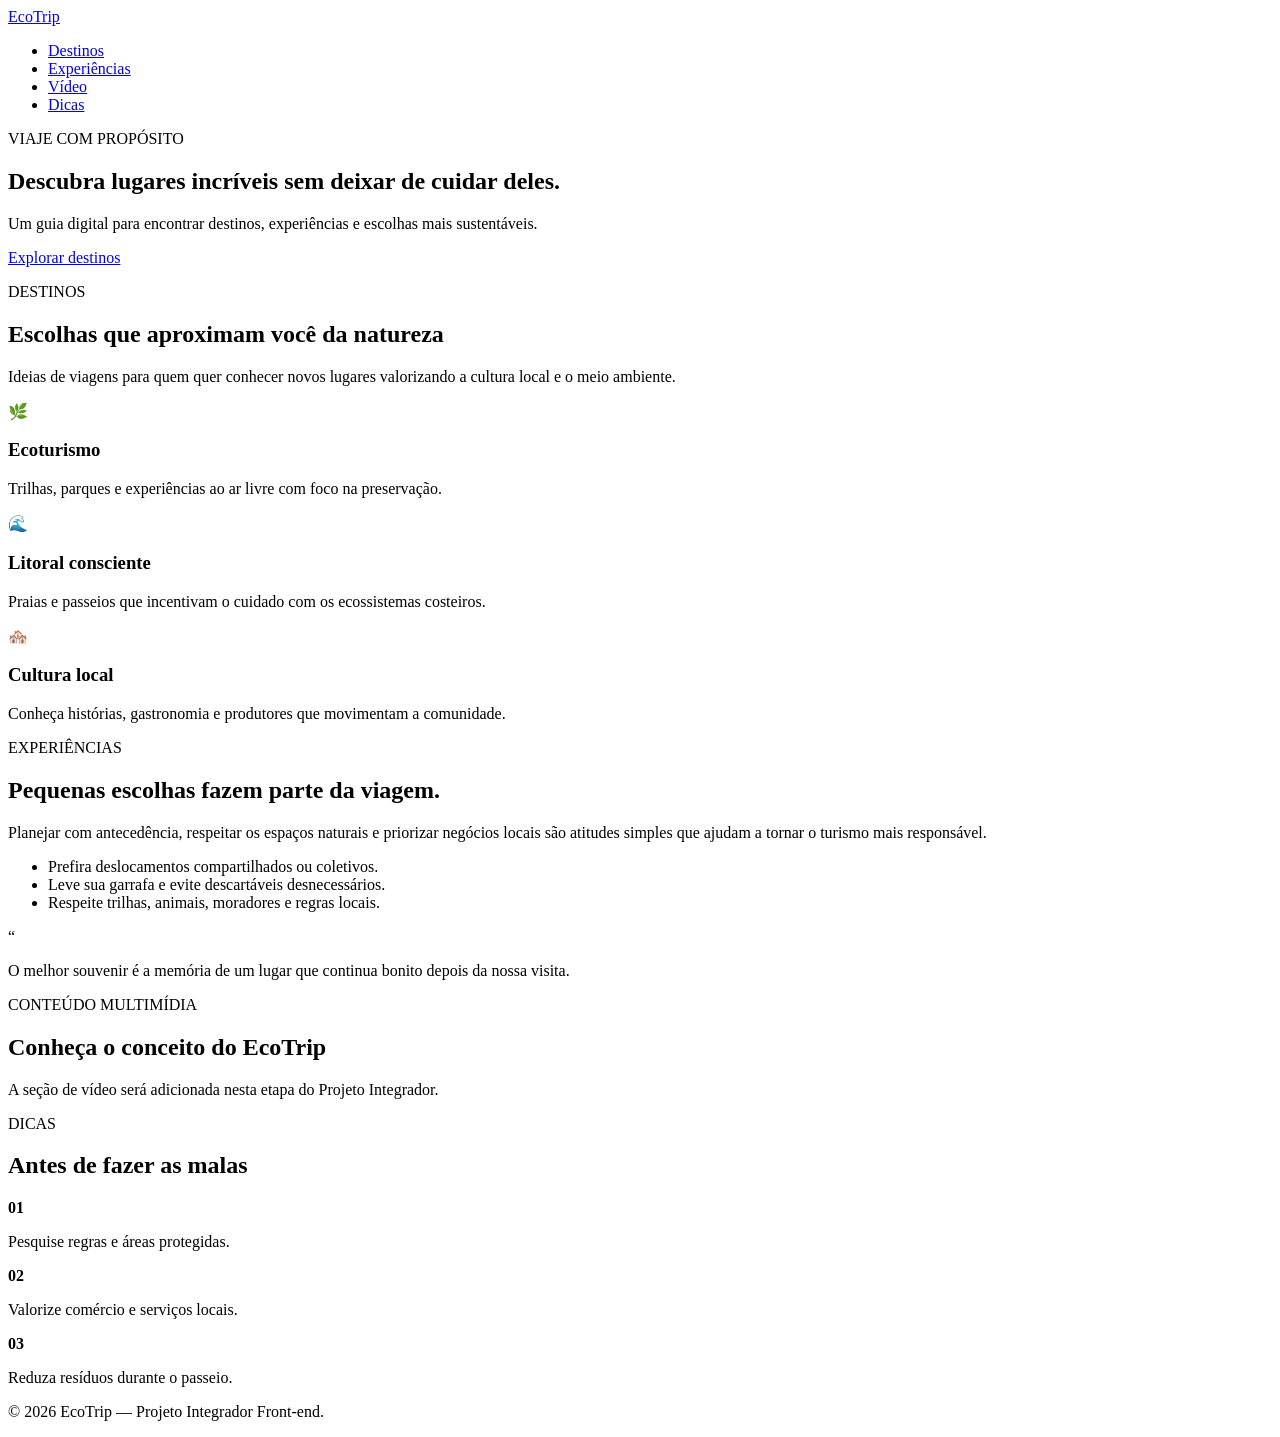
==== index.html @ 7ed04cf6 "chore: cria estrutura inicial do projeto integrador" ====
<!DOCTYPE html>
<html lang="pt-BR">
<head>
  <meta charset="UTF-8">
  <meta name="viewport" content="width=device-width, initial-scale=1.0">
  <meta name="description" content="EcoTrip — guia de turismo sustentável com destinos, experiências e dicas para viajar com consciência.">
  <title>EcoTrip | Turismo Sustentável</title>
  <link rel="stylesheet" href="styles.css">
</head>
<body>
<header class="site-header"><nav class="nav container" aria-label="Navegação principal"><a class="logo" href="#inicio">Eco<span>Trip</span></a><ul class="nav-links"><li><a href="#destinos">Destinos</a></li><li><a href="#experiencias">Experiências</a></li><li><a href="#midia">Vídeo</a></li><li><a href="#dicas">Dicas</a></li></ul></nav></header>
<main>
<section id="inicio" class="hero"><div class="container hero-content"><p class="eyebrow">VIAJE COM PROPÓSITO</p><h1>Descubra lugares incríveis sem deixar de cuidar deles.</h1><p class="hero-text">Um guia digital para encontrar destinos, experiências e escolhas mais sustentáveis.</p><a class="button" href="#destinos">Explorar destinos</a></div></section>
<section id="destinos" class="section container"><div class="section-heading"><p class="eyebrow">DESTINOS</p><h2>Escolhas que aproximam você da natureza</h2><p>Ideias de viagens para quem quer conhecer novos lugares valorizando a cultura local e o meio ambiente.</p></div><div class="cards"><article class="card"><div class="card-icon">🌿</div><h3>Ecoturismo</h3><p>Trilhas, parques e experiências ao ar livre com foco na preservação.</p></article><article class="card"><div class="card-icon">🌊</div><h3>Litoral consciente</h3><p>Praias e passeios que incentivam o cuidado com os ecossistemas costeiros.</p></article><article class="card"><div class="card-icon">🏘️</div><h3>Cultura local</h3><p>Conheça histórias, gastronomia e produtores que movimentam a comunidade.</p></article></div></section>
<section id="experiencias" class="section section-soft"><div class="container feature-grid"><div><p class="eyebrow">EXPERIÊNCIAS</p><h2>Pequenas escolhas fazem parte da viagem.</h2><p>Planejar com antecedência, respeitar os espaços naturais e priorizar negócios locais são atitudes simples que ajudam a tornar o turismo mais responsável.</p><ul class="check-list"><li>Prefira deslocamentos compartilhados ou coletivos.</li><li>Leve sua garrafa e evite descartáveis desnecessários.</li><li>Respeite trilhas, animais, moradores e regras locais.</li></ul></div><aside class="quote-card"><span>“</span><p>O melhor souvenir é a memória de um lugar que continua bonito depois da nossa visita.</p></aside></div></section>
<section id="midia" class="section container"><div class="section-heading"><p class="eyebrow">CONTEÚDO MULTIMÍDIA</p><h2>Conheça o conceito do EcoTrip</h2><p>A seção de vídeo será adicionada nesta etapa do Projeto Integrador.</p></div></section>
<section id="dicas" class="section section-dark"><div class="container tips"><div><p class="eyebrow">DICAS</p><h2>Antes de fazer as malas</h2></div><div class="tips-list"><div><strong>01</strong><p>Pesquise regras e áreas protegidas.</p></div><div><strong>02</strong><p>Valorize comércio e serviços locais.</p></div><div><strong>03</strong><p>Reduza resíduos durante o passeio.</p></div></div></div></section>
</main><footer class="footer"><div class="container"><p>© 2026 EcoTrip — Projeto Integrador Front-end.</p></div></footer>
<script src="script.js"></script></body></html>
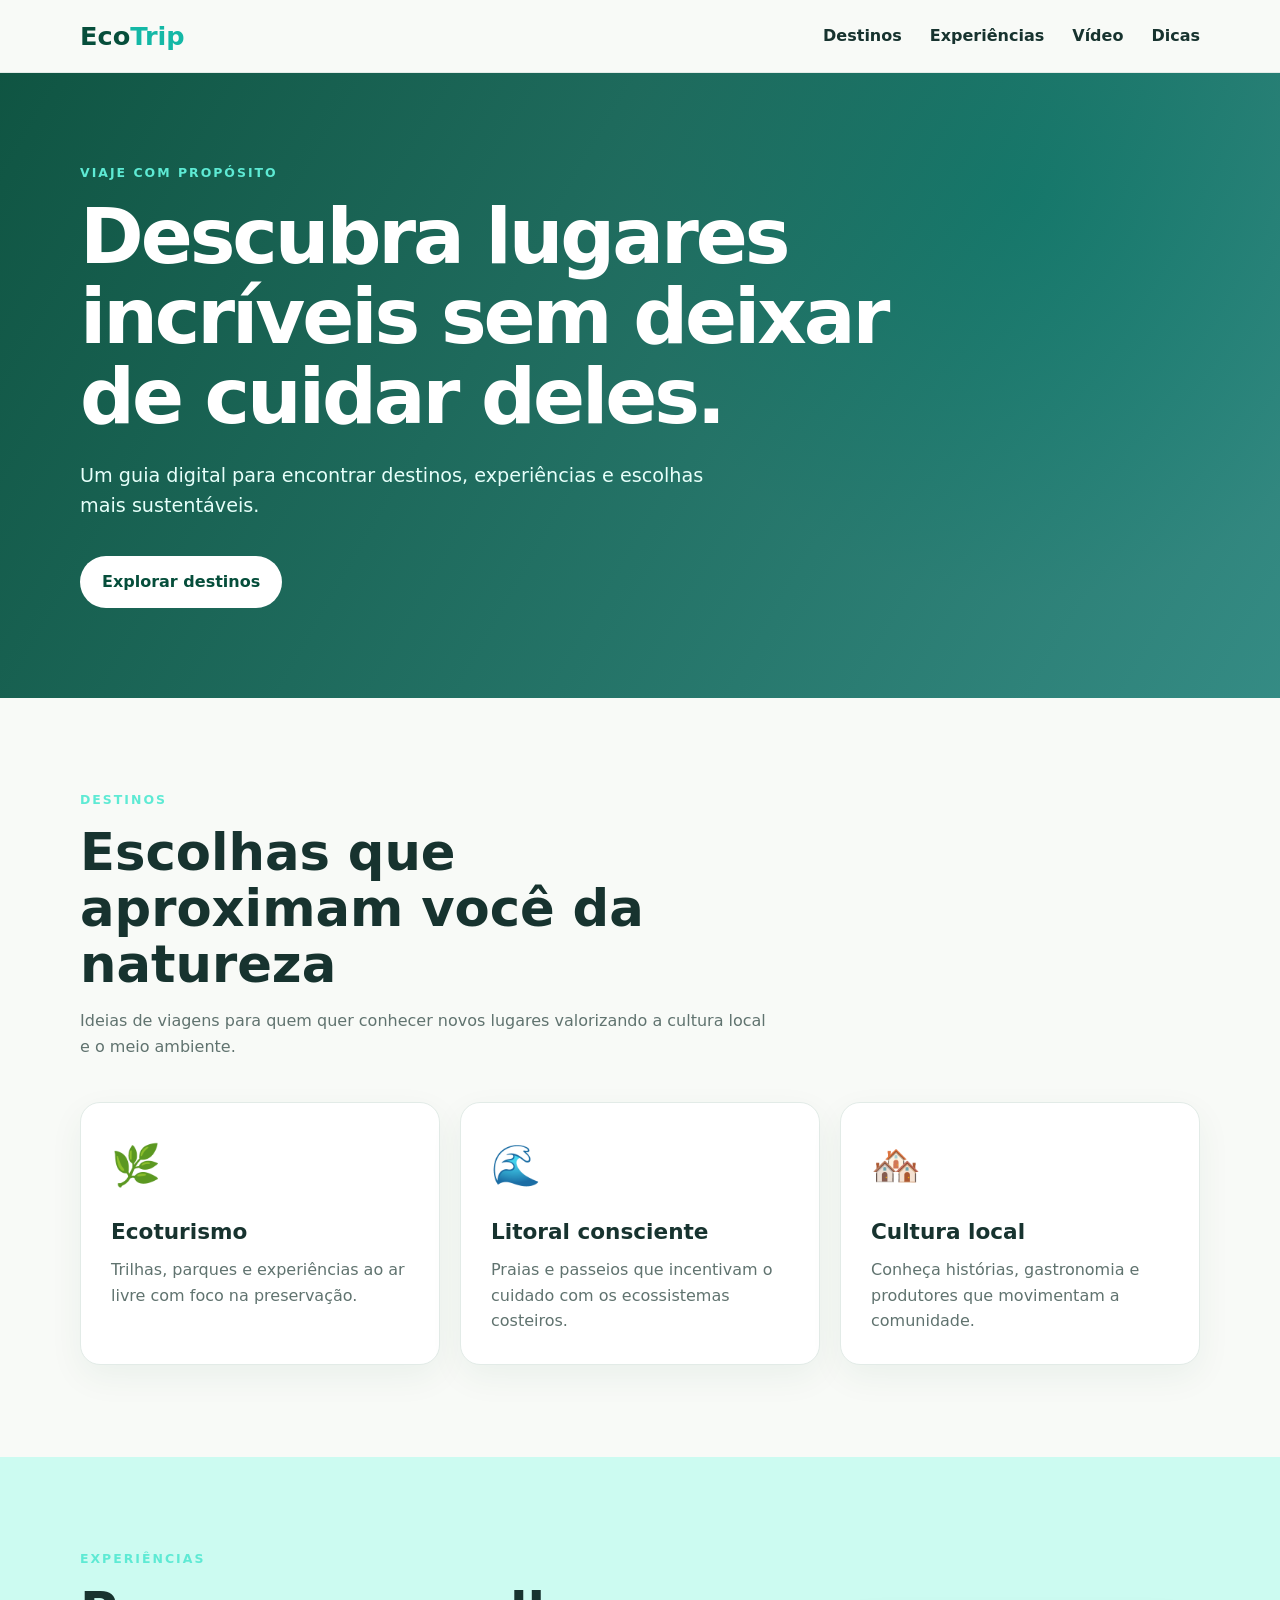
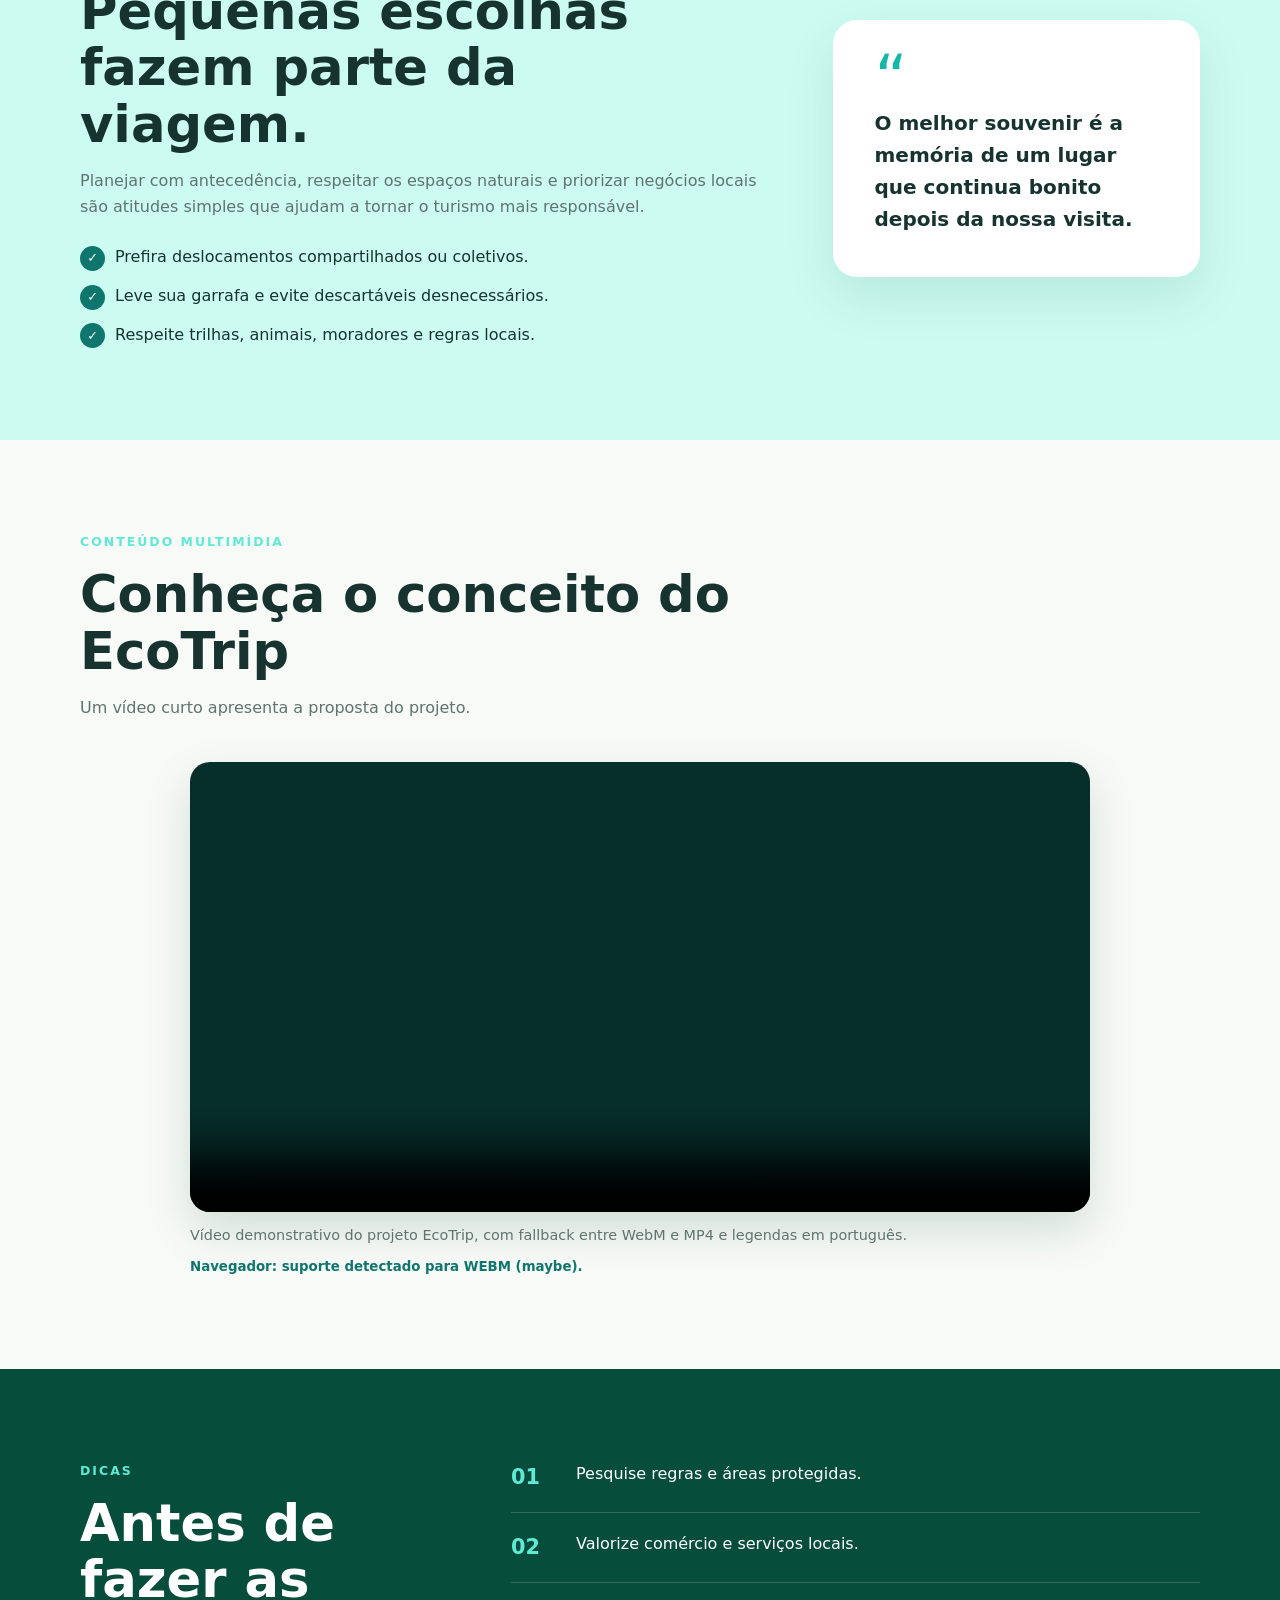
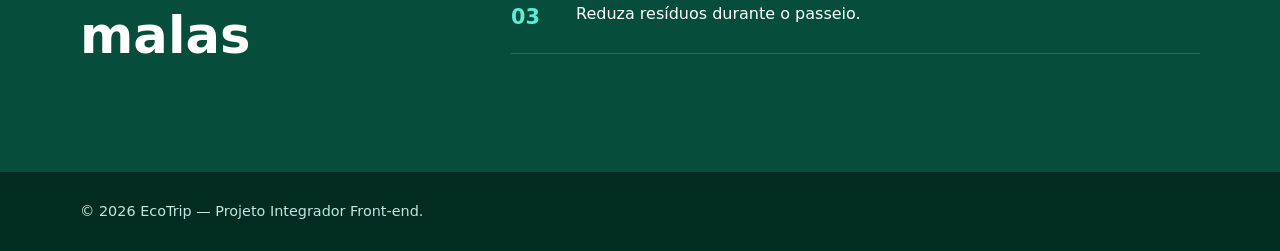
==== commit 5dfdf507: "feat: adiciona seção de vídeo com fallback de formatos" ====
--- a/index.html
+++ b/index.html
@@ -13,7 +13,9 @@
 <section id="inicio" class="hero"><div class="container hero-content"><p class="eyebrow">VIAJE COM PROPÓSITO</p><h1>Descubra lugares incríveis sem deixar de cuidar deles.</h1><p class="hero-text">Um guia digital para encontrar destinos, experiências e escolhas mais sustentáveis.</p><a class="button" href="#destinos">Explorar destinos</a></div></section>
 <section id="destinos" class="section container"><div class="section-heading"><p class="eyebrow">DESTINOS</p><h2>Escolhas que aproximam você da natureza</h2><p>Ideias de viagens para quem quer conhecer novos lugares valorizando a cultura local e o meio ambiente.</p></div><div class="cards"><article class="card"><div class="card-icon">🌿</div><h3>Ecoturismo</h3><p>Trilhas, parques e experiências ao ar livre com foco na preservação.</p></article><article class="card"><div class="card-icon">🌊</div><h3>Litoral consciente</h3><p>Praias e passeios que incentivam o cuidado com os ecossistemas costeiros.</p></article><article class="card"><div class="card-icon">🏘️</div><h3>Cultura local</h3><p>Conheça histórias, gastronomia e produtores que movimentam a comunidade.</p></article></div></section>
 <section id="experiencias" class="section section-soft"><div class="container feature-grid"><div><p class="eyebrow">EXPERIÊNCIAS</p><h2>Pequenas escolhas fazem parte da viagem.</h2><p>Planejar com antecedência, respeitar os espaços naturais e priorizar negócios locais são atitudes simples que ajudam a tornar o turismo mais responsável.</p><ul class="check-list"><li>Prefira deslocamentos compartilhados ou coletivos.</li><li>Leve sua garrafa e evite descartáveis desnecessários.</li><li>Respeite trilhas, animais, moradores e regras locais.</li></ul></div><aside class="quote-card"><span>“</span><p>O melhor souvenir é a memória de um lugar que continua bonito depois da nossa visita.</p></aside></div></section>
-<section id="midia" class="section container"><div class="section-heading"><p class="eyebrow">CONTEÚDO MULTIMÍDIA</p><h2>Conheça o conceito do EcoTrip</h2><p>A seção de vídeo será adicionada nesta etapa do Projeto Integrador.</p></div></section>
+<section id="midia" class="section container"><div class="section-heading"><p class="eyebrow">CONTEÚDO MULTIMÍDIA</p><h2>Conheça o conceito do EcoTrip</h2><p>Um vídeo curto apresenta a proposta do projeto.</p></div><figure class="video-wrapper">
+<!-- preload="metadata": o vídeo fica abaixo da dobra; carregamos apenas metadados para manter a página rápida sem impedir a reprodução imediata ao visitante. -->
+<video id="eco-video" controls preload="metadata" poster="media/poster.svg" aria-label="Vídeo de apresentação do EcoTrip"><source src="media/guia-ecotrip.webm" type="video/webm"><source src="media/guia-ecotrip.mp4" type="video/mp4"><track kind="subtitles" src="media/legendas.vtt" srclang="pt-BR" label="Português" default>Seu navegador não suporta vídeo HTML5. Atualize o navegador para assistir.</video>
+<figcaption>Vídeo demonstrativo do projeto EcoTrip, com fallback entre WebM e MP4 e legendas em português.</figcaption><small id="format-status" class="format-status" aria-live="polite"></small></figure></section>
 <section id="dicas" class="section section-dark"><div class="container tips"><div><p class="eyebrow">DICAS</p><h2>Antes de fazer as malas</h2></div><div class="tips-list"><div><strong>01</strong><p>Pesquise regras e áreas protegidas.</p></div><div><strong>02</strong><p>Valorize comércio e serviços locais.</p></div><div><strong>03</strong><p>Reduza resíduos durante o passeio.</p></div></div></div></section>
-</main><footer class="footer"><div class="container"><p>© 2026 EcoTrip — Projeto Integrador Front-end.</p></div></footer>
-<script src="script.js"></script></body></html>+</main><footer class="footer"><div class="container"><p>© 2026 EcoTrip — Projeto Integrador Front-end.</p></div></footer><script src="script.js"></script></body></html>
--- a/styles.css
+++ b/styles.css
@@ -0,0 +1 @@
+ :root{--green:#0f766e;--green-dark:#064e3b;--mint:#ccfbf1;--cream:#f8faf7;--ink:#17332f;--muted:#60736f;--white:#fff}*{box-sizing:border-box;margin:0;padding:0}html{scroll-behavior:smooth}body{font-family:Inter,system-ui,-apple-system,BlinkMacSystemFont,"Segoe UI",sans-serif;color:var(--ink);background:var(--cream);line-height:1.6}.container{width:min(1120px,92%);margin:auto}.site-header{position:sticky;top:0;z-index:10;background:rgba(248,250,247,.94);backdrop-filter:blur(12px);border-bottom:1px solid #e2ebe7}.nav{height:72px;display:flex;align-items:center;justify-content:space-between}.logo{font-size:1.6rem;font-weight:800;color:var(--green-dark);text-decoration:none}.logo span{color:#14b8a6}.nav-links{display:flex;gap:28px;list-style:none}.nav-links a{color:var(--ink);text-decoration:none;font-weight:600}.nav-links a:hover{color:var(--green)}.hero{min-height:620px;display:grid;align-items:center;background:linear-gradient(120deg,rgba(6,78,59,.96),rgba(15,118,110,.84)),radial-gradient(circle at 80% 20%,#5eead4,transparent 35%);color:white}.hero-content{padding:90px 0}.eyebrow{font-size:.78rem;letter-spacing:.16em;font-weight:800;color:#5eead4;margin-bottom:14px}.hero h1{font-size:clamp(2.5rem,6vw,5.2rem);line-height:1.04;max-width:820px;letter-spacing:-.04em}.hero-text{font-size:1.2rem;max-width:650px;margin:24px 0 34px;color:#e6fffa}.button{display:inline-block;background:white;color:var(--green-dark);padding:13px 22px;border-radius:999px;text-decoration:none;font-weight:800}.section{padding:92px 0}.section-soft{background:var(--mint)}.section-dark{background:var(--green-dark);color:white}.section-heading{max-width:700px;margin-bottom:42px}.section h2{font-size:clamp(2rem,4vw,3.2rem);line-height:1.1;margin-bottom:16px}.section-heading p:last-child,.feature-grid>div>p:not(.eyebrow){color:var(--muted)}.section-dark .eyebrow{color:#5eead4}.cards{display:grid;grid-template-columns:repeat(3,1fr);gap:20px}.card{background:white;padding:30px;border:1px solid #e2ebe7;border-radius:20px;box-shadow:0 12px 35px rgba(6,78,59,.06)}.card-icon{font-size:2.5rem;margin-bottom:18px}.card h3{font-size:1.35rem;margin-bottom:8px}.card p{color:var(--muted)}.feature-grid{display:grid;grid-template-columns:1.3fr .7fr;gap:70px;align-items:center}.check-list{list-style:none;margin-top:25px;display:grid;gap:12px}.check-list li:before{content:"✓";display:inline-grid;place-items:center;width:25px;height:25px;margin-right:10px;background:var(--green);color:white;border-radius:50%;font-size:.8rem;font-weight:800}.quote-card{background:white;padding:42px;border-radius:24px;box-shadow:0 20px 50px rgba(6,78,59,.1)}.quote-card span{font-size:4rem;color:#14b8a6;line-height:.5}.quote-card p{font-size:1.25rem;font-weight:700}.video-wrapper{max-width:900px;margin:auto}.video-wrapper video{display:block;width:100%;border-radius:20px;background:#062e2a;box-shadow:0 18px 45px rgba(6,78,59,.16)}figcaption{margin-top:12px;color:var(--muted);font-size:.9rem}.format-status{display:block;margin-top:8px;color:var(--green);font-weight:700}.tips{display:grid;grid-template-columns:.7fr 1.3fr;gap:60px;align-items:start}.tips-list{display:grid;gap:18px}.tips-list div{display:grid;grid-template-columns:50px 1fr;gap:15px;padding-bottom:18px;border-bottom:1px solid rgba(255,255,255,.16)}.tips-list strong{font-size:1.3rem;color:#5eead4}.footer{padding:28px 0;background:#022c22;color:#bde8df;font-size:.9rem}@media(max-width:760px){.nav-links{gap:12px;font-size:.85rem}.hero{min-height:560px}.cards,.feature-grid,.tips{grid-template-columns:1fr}.section{padding:65px 0}.feature-grid{gap:35px}.nav{height:auto;min-height:70px}.nav-links{flex-wrap:wrap;justify-content:flex-end}.logo{font-size:1.3rem}}
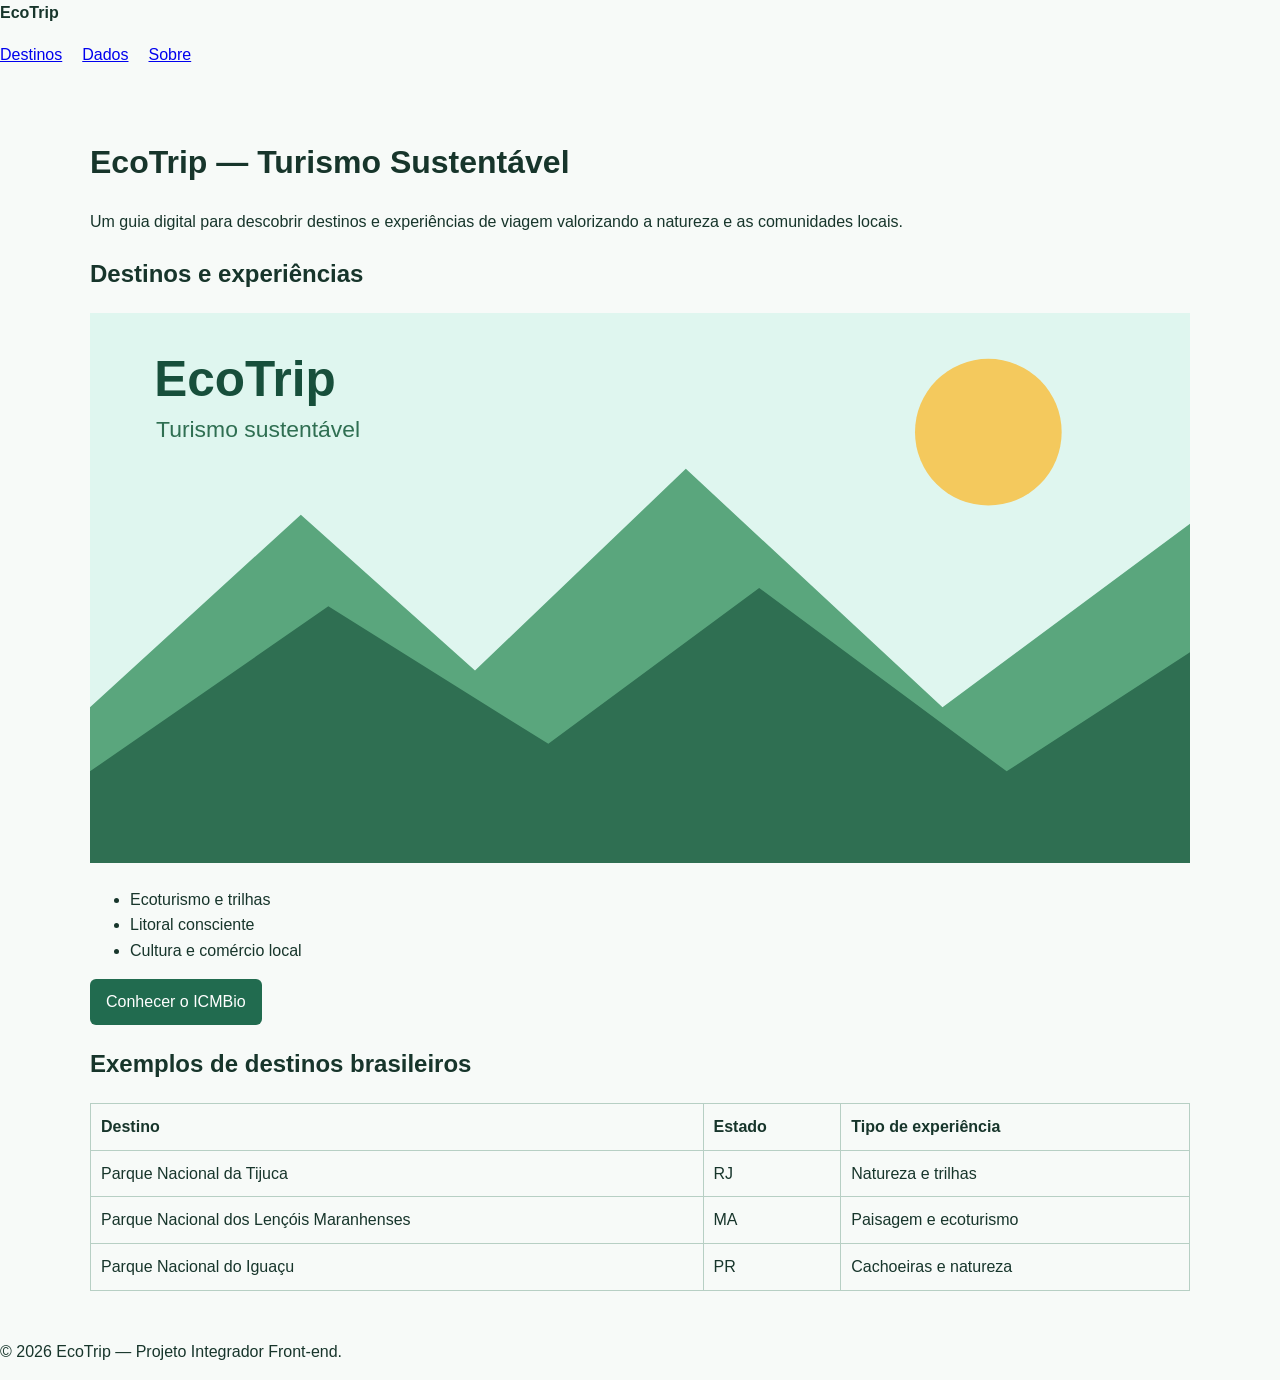
==== commit 34e430b5: "feat: cria estrutura html base do ecotrip" ====
--- a/index.html
+++ b/index.html
@@ -3,19 +3,51 @@
 <head>
   <meta charset="UTF-8">
   <meta name="viewport" content="width=device-width, initial-scale=1.0">
-  <meta name="description" content="EcoTrip — guia de turismo sustentável com destinos, experiências e dicas para viajar com consciência.">
+  <meta name="description" content="EcoTrip — turismo sustentável.">
   <title>EcoTrip | Turismo Sustentável</title>
-  <link rel="stylesheet" href="styles.css">
+  <link rel="stylesheet" href="css/base.css">
 </head>
 <body>
-<header class="site-header"><nav class="nav container" aria-label="Navegação principal"><a class="logo" href="#inicio">Eco<span>Trip</span></a><ul class="nav-links"><li><a href="#destinos">Destinos</a></li><li><a href="#experiencias">Experiências</a></li><li><a href="#midia">Vídeo</a></li><li><a href="#dicas">Dicas</a></li></ul></nav></header>
-<main>
-<section id="inicio" class="hero"><div class="container hero-content"><p class="eyebrow">VIAJE COM PROPÓSITO</p><h1>Descubra lugares incríveis sem deixar de cuidar deles.</h1><p class="hero-text">Um guia digital para encontrar destinos, experiências e escolhas mais sustentáveis.</p><a class="button" href="#destinos">Explorar destinos</a></div></section>
-<section id="destinos" class="section container"><div class="section-heading"><p class="eyebrow">DESTINOS</p><h2>Escolhas que aproximam você da natureza</h2><p>Ideias de viagens para quem quer conhecer novos lugares valorizando a cultura local e o meio ambiente.</p></div><div class="cards"><article class="card"><div class="card-icon">🌿</div><h3>Ecoturismo</h3><p>Trilhas, parques e experiências ao ar livre com foco na preservação.</p></article><article class="card"><div class="card-icon">🌊</div><h3>Litoral consciente</h3><p>Praias e passeios que incentivam o cuidado com os ecossistemas costeiros.</p></article><article class="card"><div class="card-icon">🏘️</div><h3>Cultura local</h3><p>Conheça histórias, gastronomia e produtores que movimentam a comunidade.</p></article></div></section>
-<section id="experiencias" class="section section-soft"><div class="container feature-grid"><div><p class="eyebrow">EXPERIÊNCIAS</p><h2>Pequenas escolhas fazem parte da viagem.</h2><p>Planejar com antecedência, respeitar os espaços naturais e priorizar negócios locais são atitudes simples que ajudam a tornar o turismo mais responsável.</p><ul class="check-list"><li>Prefira deslocamentos compartilhados ou coletivos.</li><li>Leve sua garrafa e evite descartáveis desnecessários.</li><li>Respeite trilhas, animais, moradores e regras locais.</li></ul></div><aside class="quote-card"><span>“</span><p>O melhor souvenir é a memória de um lugar que continua bonito depois da nossa visita.</p></aside></div></section>
-<section id="midia" class="section container"><div class="section-heading"><p class="eyebrow">CONTEÚDO MULTIMÍDIA</p><h2>Conheça o conceito do EcoTrip</h2><p>Um vídeo curto apresenta a proposta do projeto.</p></div><figure class="video-wrapper">
-<!-- preload="metadata": o vídeo fica abaixo da dobra; carregamos apenas metadados para manter a página rápida sem impedir a reprodução imediata ao visitante. -->
-<video id="eco-video" controls preload="metadata" poster="media/poster.svg" aria-label="Vídeo de apresentação do EcoTrip"><source src="media/guia-ecotrip.webm" type="video/webm"><source src="media/guia-ecotrip.mp4" type="video/mp4"><track kind="subtitles" src="media/legendas.vtt" srclang="pt-BR" label="Português" default>Seu navegador não suporta vídeo HTML5. Atualize o navegador para assistir.</video>
-<figcaption>Vídeo demonstrativo do projeto EcoTrip, com fallback entre WebM e MP4 e legendas em português.</figcaption><small id="format-status" class="format-status" aria-live="polite"></small></figure></section>
-<section id="dicas" class="section section-dark"><div class="container tips"><div><p class="eyebrow">DICAS</p><h2>Antes de fazer as malas</h2></div><div class="tips-list"><div><strong>01</strong><p>Pesquise regras e áreas protegidas.</p></div><div><strong>02</strong><p>Valorize comércio e serviços locais.</p></div><div><strong>03</strong><p>Reduza resíduos durante o passeio.</p></div></div></div></section>
-</main><footer class="footer"><div class="container"><p>© 2026 EcoTrip — Projeto Integrador Front-end.</p></div></footer><script src="script.js"></script></body></html>+  <header>
+    <nav aria-label="Navegação principal">
+      <strong>EcoTrip</strong>
+      <ul>
+        <li><a href="#destinos">Destinos</a></li>
+        <li><a href="#dados">Dados</a></li>
+        <li><a href="sobre.html">Sobre</a></li>
+      </ul>
+    </nav>
+  </header>
+  <main>
+    <h1>EcoTrip — Turismo Sustentável</h1>
+    <p>Um guia digital para descobrir destinos e experiências de viagem valorizando a natureza e as comunidades locais.</p>
+
+    <section id="destinos">
+      <h2>Destinos e experiências</h2>
+      <img src="assets/images/ecotrip.svg" alt="Ilustração de montanhas e paisagem natural representando o projeto EcoTrip">
+      <ul>
+        <li>Ecoturismo e trilhas</li>
+        <li>Litoral consciente</li>
+        <li>Cultura e comércio local</li>
+      </ul>
+      <p><a class="button" href="https://www.gov.br/icmbio/pt-br" target="_blank" rel="noopener noreferrer">Conhecer o ICMBio</a></p>
+    </section>
+
+    <section id="dados">
+      <h2>Exemplos de destinos brasileiros</h2>
+      <table>
+        <thead><tr><th>Destino</th><th>Estado</th><th>Tipo de experiência</th></tr></thead>
+        <tbody>
+          <tr><td>Parque Nacional da Tijuca</td><td>RJ</td><td>Natureza e trilhas</td></tr>
+          <tr><td>Parque Nacional dos Lençóis Maranhenses</td><td>MA</td><td>Paisagem e ecoturismo</td></tr>
+          <tr><td>Parque Nacional do Iguaçu</td><td>PR</td><td>Cachoeiras e natureza</td></tr>
+        </tbody>
+      </table>
+    </section>
+  </main>
+  <footer>
+    <p>© 2026 EcoTrip — Projeto Integrador Front-end.</p>
+  </footer>
+  <script src="js/script.js"></script>
+</body>
+</html>
--- a/css/base.css
+++ b/css/base.css
@@ -0,0 +1 @@
+body{font-family:Arial,sans-serif;margin:0;line-height:1.6;background:#f7faf8;color:#17352b}main{max-width:1100px;margin:auto;padding:32px}table{width:100%;border-collapse:collapse}th,td{border:1px solid #b7cfc4;padding:10px;text-align:left}img{max-width:100%;height:auto}.button{display:inline-block;padding:10px 16px;background:#216b4f;color:#fff;text-decoration:none;border-radius:6px}nav ul{display:flex;gap:20px;list-style:none;padding:0}
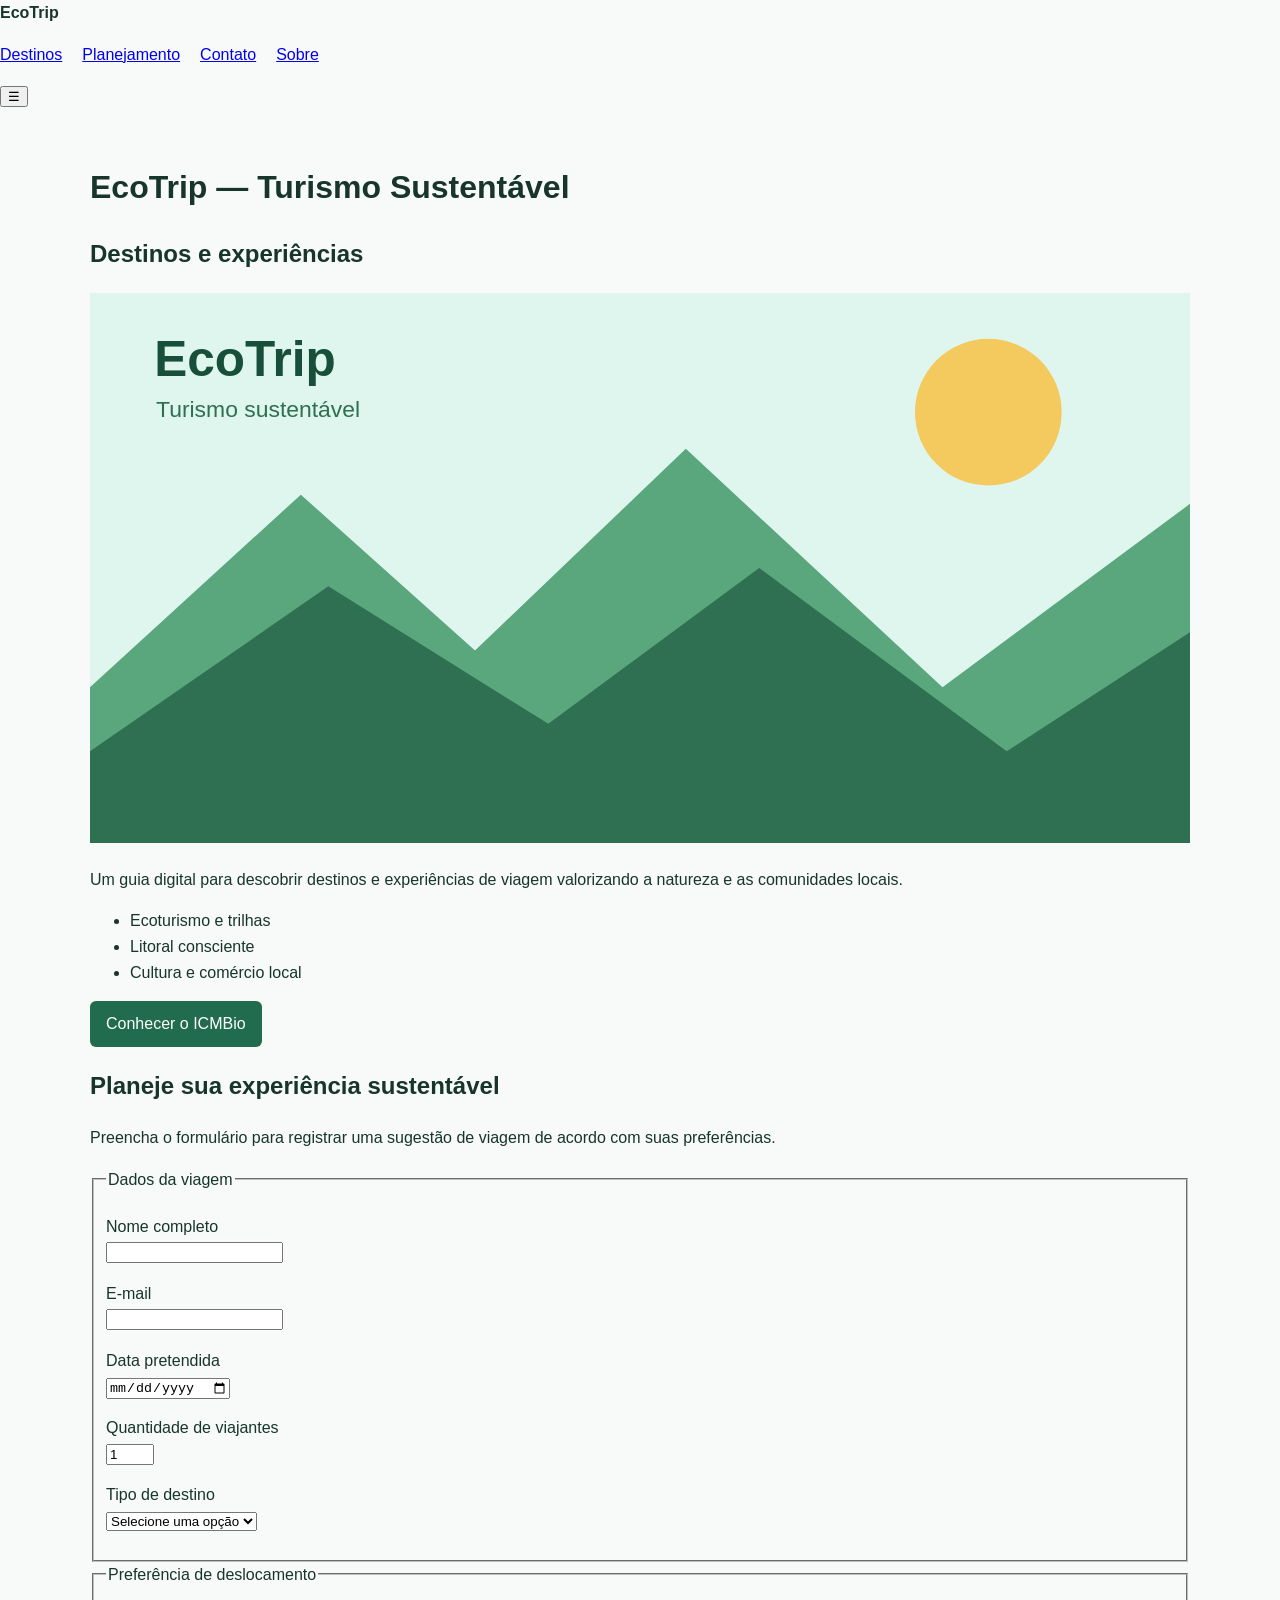
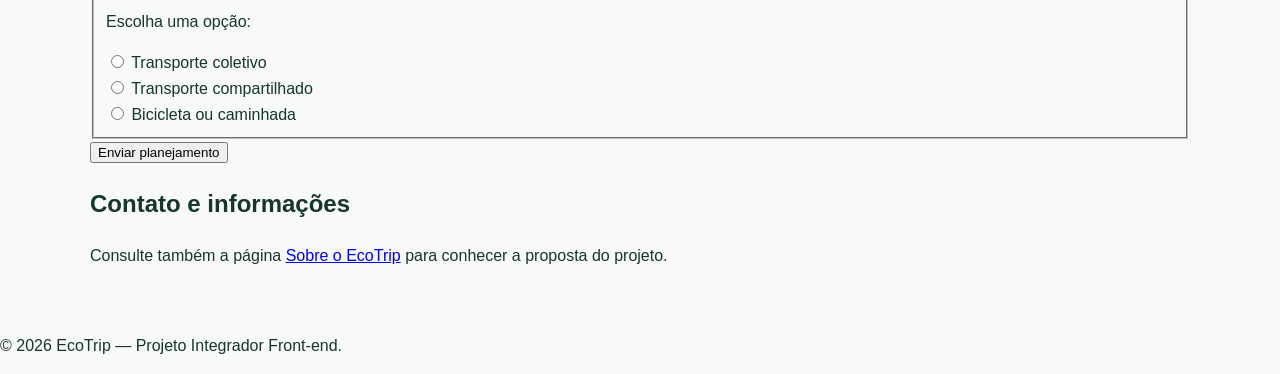
==== commit d6d932b8: "feat: aplica semantica e formulario ao ecotrip" ====
--- a/index.html
+++ b/index.html
@@ -3,7 +3,7 @@
 <head>
   <meta charset="UTF-8">
   <meta name="viewport" content="width=device-width, initial-scale=1.0">
-  <meta name="description" content="EcoTrip — turismo sustentável.">
+  <meta name="description" content="EcoTrip — turismo sustentável e planejamento consciente de viagens.">
   <title>EcoTrip | Turismo Sustentável</title>
   <link rel="stylesheet" href="css/base.css">
 </head>
@@ -13,18 +13,21 @@
       <strong>EcoTrip</strong>
       <ul>
         <li><a href="#destinos">Destinos</a></li>
-        <li><a href="#dados">Dados</a></li>
+        <li><a href="#planejamento">Planejamento</a></li>
+        <li><a href="#contato">Contato</a></li>
         <li><a href="sobre.html">Sobre</a></li>
       </ul>
+      <button type="button" aria-label="Abrir menu de navegação">☰</button>
     </nav>
   </header>
+
   <main>
     <h1>EcoTrip — Turismo Sustentável</h1>
-    <p>Um guia digital para descobrir destinos e experiências de viagem valorizando a natureza e as comunidades locais.</p>
 
     <section id="destinos">
       <h2>Destinos e experiências</h2>
       <img src="assets/images/ecotrip.svg" alt="Ilustração de montanhas e paisagem natural representando o projeto EcoTrip">
+      <p>Um guia digital para descobrir destinos e experiências de viagem valorizando a natureza e as comunidades locais.</p>
       <ul>
         <li>Ecoturismo e trilhas</li>
         <li>Litoral consciente</li>
@@ -33,18 +36,65 @@
       <p><a class="button" href="https://www.gov.br/icmbio/pt-br" target="_blank" rel="noopener noreferrer">Conhecer o ICMBio</a></p>
     </section>
 
-    <section id="dados">
-      <h2>Exemplos de destinos brasileiros</h2>
-      <table>
-        <thead><tr><th>Destino</th><th>Estado</th><th>Tipo de experiência</th></tr></thead>
-        <tbody>
-          <tr><td>Parque Nacional da Tijuca</td><td>RJ</td><td>Natureza e trilhas</td></tr>
-          <tr><td>Parque Nacional dos Lençóis Maranhenses</td><td>MA</td><td>Paisagem e ecoturismo</td></tr>
-          <tr><td>Parque Nacional do Iguaçu</td><td>PR</td><td>Cachoeiras e natureza</td></tr>
-        </tbody>
-      </table>
+    <section id="planejamento">
+      <h2>Planeje sua experiência sustentável</h2>
+      <p>Preencha o formulário para registrar uma sugestão de viagem de acordo com suas preferências.</p>
+
+      <form action="#" method="post">
+        <fieldset>
+          <legend>Dados da viagem</legend>
+
+          <p>
+            <label for="nome">Nome completo</label><br>
+            <input id="nome" name="nome" type="text" autocomplete="name" pattern="[A-Za-zÀ-ÿ ]{3,80}" required>
+          </p>
+
+          <p>
+            <label for="email">E-mail</label><br>
+            <input id="email" name="email" type="email" autocomplete="email" required>
+          </p>
+
+          <p>
+            <label for="data">Data pretendida</label><br>
+            <input id="data" name="data" type="date" required>
+          </p>
+
+          <p>
+            <label for="viajantes">Quantidade de viajantes</label><br>
+            <input id="viajantes" name="viajantes" type="number" min="1" max="20" value="1" required>
+          </p>
+
+          <p>
+            <label for="destino">Tipo de destino</label><br>
+            <select id="destino" name="destino" required>
+              <option value="">Selecione uma opção</option>
+              <option value="ecoturismo">Ecoturismo</option>
+              <option value="litoral">Litoral</option>
+              <option value="montanha">Montanha</option>
+              <option value="cultura">Cultura local</option>
+              <option value="aventura">Aventura</option>
+            </select>
+          </p>
+        </fieldset>
+
+        <fieldset>
+          <legend>Preferência de deslocamento</legend>
+          <p>Escolha uma opção:</p>
+          <label><input type="radio" name="transporte" value="coletivo" required> Transporte coletivo</label><br>
+          <label><input type="radio" name="transporte" value="compartilhado"> Transporte compartilhado</label><br>
+          <label><input type="radio" name="transporte" value="bicicleta"> Bicicleta ou caminhada</label>
+        </fieldset>
+
+        <button type="submit">Enviar planejamento</button>
+      </form>
+    </section>
+
+    <section id="contato">
+      <h2>Contato e informações</h2>
+      <p>Consulte também a página <a href="sobre.html">Sobre o EcoTrip</a> para conhecer a proposta do projeto.</p>
     </section>
   </main>
+
   <footer>
     <p>© 2026 EcoTrip — Projeto Integrador Front-end.</p>
   </footer>
